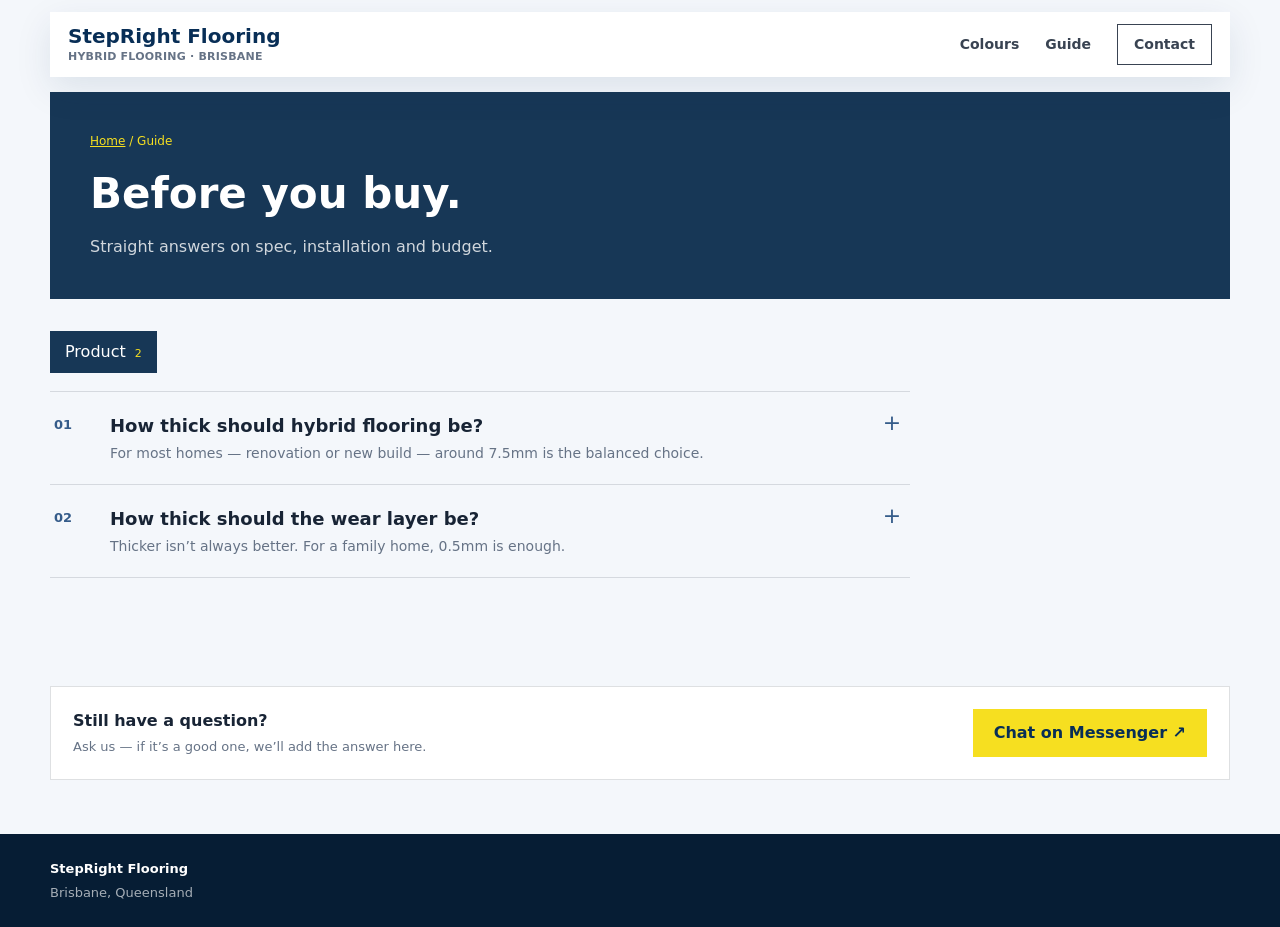
==== guide/index.html @ ef5eaf06 "Add flooring guide page and homepage guide entry" ====
<!doctype html>
<html lang="en-AU">
  <head>
    <meta charset="UTF-8" />
    <meta name="viewport" content="width=device-width, initial-scale=1.0" />
    <meta
      name="description"
      content="Straight answers before you buy hybrid flooring: how thick it should be, and how thick the wear layer should be."
    />
    <title>Hybrid Flooring Guide – Before You Buy | StepRight Flooring Brisbane</title>
    <link rel="canonical" href="https://www.steprightflooring.com.au/guide/" />
    <link rel="icon" type="image/x-icon" href="/favicon.ico?v=8d5aaec" />
    <link rel="stylesheet" href="/styles.css" />
    <script type="application/ld+json">
      {
        "@context": "https://schema.org",
        "@type": "FAQPage",
        "mainEntity": [
          {
            "@type": "Question",
            "name": "How thick should hybrid flooring be?",
            "acceptedAnswer": {
              "@type": "Answer",
              "text": "For most homes — renovation or new build — around 7.5mm is the balanced choice. Hybrid flooring comes in 5.5, 6.5, 7.5, 8, 9 and even 11mm; a bigger number isn’t automatically a better floor. Around 7.5mm is solid and stable underfoot without adding height at doorways, skirting and joins to other rooms."
            }
          },
          {
            "@type": "Question",
            "name": "How thick should the wear layer be?",
            "acceptedAnswer": {
              "@type": "Answer",
              "text": "Thicker isn’t always better. The right wear layer depends on how the room is used: 0.3mm for light use, 0.5mm for family homes including kids and pets, 0.7mm and up for commercial spaces. For a family home, 0.5mm is enough."
            }
          }
        ]
      }
    </script>
  </head>
  <body>
    <header class="site-header" data-header>
      <a class="brand" href="/" aria-label="StepRight home">
        <span>
          <strong>StepRight Flooring</strong>
          <small>Hybrid flooring · Brisbane</small>
        </span>
      </a>

      <nav class="site-nav" aria-label="Main navigation">
        <a href="/#colours">Colours</a>
        <a href="/guide/">Guide</a>
        <a class="nav-cta" href="/#contact">Contact</a>
      </nav>
    </header>

    <main id="top">
      <section class="page-hero">
        <p class="crumb"><a href="/">Home</a> / Guide</p>
        <h1>Before you buy.</h1>
        <p>Straight answers on spec, installation and budget.</p>
      </section>

      <section class="section-pad guide">
        <nav class="guide-cats" aria-label="Topics">
          <button class="guide-cat is-on" data-cat="product">Product <span>2</span></button>
        </nav>

        <div class="qlist">
          <details class="q" id="thickness" data-cat="product">
            <summary>
              <span class="q-n">01</span>
              <span class="q-body">
                <span class="q-t">How thick should hybrid flooring be?</span>
                <span class="q-s">For most homes — renovation or new build — around 7.5mm is the balanced choice.</span>
              </span>
              <span class="q-x" aria-hidden="true">+</span>
            </summary>
            <div class="q-a">
              <p>Hybrid flooring comes in 5.5, 6.5, 7.5, 8, 9 and even 11mm. Each thickness came from a different period and was made for a different job — so a bigger number isn’t automatically a better floor.</p>
              <p>For most family homes, whether you’re renovating or building new, around 7.5mm is the balanced choice: solid and stable underfoot, without adding height you then have to deal with at doorways, skirting and the joins to other rooms.</p>
              <p>That’s why it’s the one thickness we stock.</p>
            </div>
          </details>

          <details class="q" id="wear-layer" data-cat="product">
            <summary>
              <span class="q-n">02</span>
              <span class="q-body">
                <span class="q-t">How thick should the wear layer be?</span>
                <span class="q-s">Thicker isn’t always better. For a family home, 0.5mm is enough.</span>
              </span>
              <span class="q-x" aria-hidden="true">+</span>
            </summary>
            <div class="q-a">
              <p>The wear layer is the clear top layer that protects the timber look underneath. You’ll see 0.3, 0.5, 0.7mm, and even 1mm or more.</p>
              <p>Thicker isn’t automatically better. The right choice depends on what the room is used for and how hard it’s used — and you pay for every extra tenth of a millimetre.</p>
              <table class="q-table">
                <thead><tr><th>Wear layer</th><th>Made for</th></tr></thead>
                <tbody>
                  <tr><td>0.3mm</td><td>Light use, low-traffic rooms</td></tr>
                  <tr class="hl"><td>0.5mm</td><td>Family homes, including kids and pets</td></tr>
                  <tr><td>0.7mm and up</td><td>Commercial spaces with constant foot traffic</td></tr>
                </tbody>
              </table>
              <p>For a home, 0.5mm is enough. Going thicker means paying for commercial-grade wear you won’t use.</p>
            </div>
          </details>
        </div>
      </section>

      <section class="section-pad">
        <div class="guide-cta">
          <div>
            <h3>Still have a question?</h3>
            <p>Ask us — if it’s a good one, we’ll add the answer here.</p>
          </div>
          <a class="button primary" href="https://m.me/61594506577076?ref=guide" target="_blank" rel="noopener">Chat on Messenger ↗</a>
        </div>
      </section>
    </main>

    <footer class="site-footer">
      <div class="footer-brand">
        <strong>StepRight Flooring</strong>
        <p>Brisbane, Queensland</p>
      </div>
    </footer>

    <script src="/script.js"></script>
  </body>
</html>
---- styles.css ----
:root {
  color-scheme: light;
  --blue: #355c8a;
  --blue-dark: #173756;
  --blue-deep: #082e56;
  --yellow: #f6df20;
  --ink: #182435;
  --muted: #667386;
  --paper: #f4f7fb;
  --surface: #ffffff;
  --line: rgba(24, 36, 53, 0.14);
  --shadow: 0 24px 70px rgba(8, 46, 86, 0.16);
  --page: min(1180px, calc(100% - 40px));
}

* {
  box-sizing: border-box;
}

html {
  scroll-behavior: smooth;
}

section {
  scroll-margin-top: 110px;
}

body {
  margin: 0;
  background: var(--paper);
  color: var(--ink);
  font-family:
    Inter, ui-sans-serif, system-ui, -apple-system, BlinkMacSystemFont,
    "Segoe UI", Arial, sans-serif;
  line-height: 1.5;
}

img {
  display: block;
  max-width: 100%;
}

a {
  color: inherit;
  text-decoration: none;
}

button {
  font: inherit;
}

.site-header {
  position: fixed;
  top: 12px;
  left: 50%;
  z-index: 20;
  display: flex;
  align-items: center;
  justify-content: space-between;
  width: min(1180px, calc(100% - 28px));
  transform: translateX(-50%);
  padding: 12px 18px;
  background: rgba(255, 255, 255, 0.94);
  box-shadow: 0 12px 36px rgba(8, 46, 86, 0.1);
  color: var(--ink);
  backdrop-filter: blur(16px);
  transition:
    background 180ms ease,
    box-shadow 180ms ease,
    color 180ms ease,
    padding 180ms ease;
}

.site-header.scrolled {
  background: rgba(255, 255, 255, 0.96);
}

.brand {
  display: inline-flex;
  align-items: center;
  min-width: 0;
}

.brand strong,
.brand small {
  display: block;
}

.brand strong {
  color: var(--blue-deep);
  font-size: 20px;
  font-weight: 850;
  letter-spacing: 0;
  line-height: 1.05;
}

.brand small {
  margin-top: 3px;
  color: var(--muted);
  font-size: 11px;
  font-weight: 700;
  letter-spacing: 0.02em;
  line-height: 1.2;
  text-transform: uppercase;
}

.site-nav {
  display: flex;
  align-items: center;
  gap: 26px;
  font-size: 14px;
  font-weight: 800;
}

.site-nav a {
  opacity: 0.86;
}

.site-nav a:hover {
  opacity: 1;
}

.nav-cta {
  border: 1px solid currentColor;
  padding: 9px 16px;
}

.hero {
  display: grid;
  width: var(--page);
  margin: 24px auto 0;
  padding-top: 76px;
  grid-template-columns: minmax(0, 0.92fr) minmax(0, 1.08fr);
  background: transparent;
}

.hero-brand-block {
  display: grid;
  align-content: center;
  min-height: 500px;
  padding: 52px 42px;
  background:
    linear-gradient(135deg, rgba(246, 223, 32, 0.12), transparent 28%),
    var(--blue-deep);
  color: #fff;
}

.hero-product-block {
  position: relative;
  min-height: 500px;
  overflow: hidden;
  background: #fff;
}

.hero-product-block img {
  width: 100%;
  height: 100%;
  object-fit: cover;
}

.hero-image {
  transition: opacity 600ms ease;
}

.hero-image.is-fading {
  opacity: 0.18;
}

.hero-product-block::after {
  position: absolute;
  inset: 0;
  background: linear-gradient(0deg, rgba(8, 46, 86, 0.32), transparent 48%);
  content: "";
}

.hero-scene-controls {
  position: absolute;
  inset: 0;
  z-index: 2;
  pointer-events: none;
}

.scene-bar {
  position: absolute;
  top: 16px;
  right: 18px;
  left: auto;
  bottom: auto;
  display: flex;
  align-items: center;
  justify-content: flex-end;
  gap: 8px;
  padding: 0;
  background: none;
  color: #fff;
  text-align: right;
  text-shadow: 0 1px 3px rgba(0, 0, 0, 0.55), 0 0 12px rgba(0, 0, 0, 0.35);
  white-space: nowrap;
}

.scene-name {
  font-size: 17px;
  font-weight: 800;
}

.scene-code {
  font-size: 12px;
  opacity: 0.8;
}

.scene-rendered {
  font-size: 11px;
  opacity: 0.65;
}

.hero-scene-arrow {
  border: 0;
  cursor: pointer;
}

.hero-scene-arrow {
  position: absolute;
  top: 50%;
  display: grid;
  width: 36px;
  height: 36px;
  place-items: center;
  border-radius: 50%;
  background: rgba(255, 255, 255, 0.55);
  backdrop-filter: blur(4px);
  color: var(--blue-deep);
  font-size: 26px;
  line-height: 1;
  opacity: 0.75;
  pointer-events: auto;
  transform: translateY(-50%);
}

.hero-product-block:hover .hero-scene-arrow {
  opacity: 1;
}

.hero-scene-arrow.previous {
  left: 16px;
}

.hero-scene-arrow.next {
  right: 16px;
}

.eyebrow,
.section-kicker {
  color: var(--yellow);
  font-size: 12px;
  font-weight: 950;
  letter-spacing: 0;
  text-transform: uppercase;
}

h1,
h2,
h3,
p {
  margin-top: 0;
}

.hero h1 {
  max-width: 720px;
  margin-bottom: 0;
  font-size: clamp(34px, 4.2vw, 50px);
  line-height: 1.08;
}

.hero-line {
  margin: 28px 0 0;
  color: var(--yellow);
  font-size: 16px;
  font-weight: 800;
}

.hero-copy {
  max-width: 40ch;
  margin-top: 18px;
  color: rgba(255, 255, 255, 0.82);
  font-size: 17px;
  line-height: 1.65;
}

.hero-points {
  display: grid;
  max-width: 440px;
  grid-template-columns: 1fr 1fr;
  gap: 14px 22px;
  margin: 24px 0 0;
  padding: 0;
  list-style: none;
}

.hero-points li {
  border-left: 2px solid var(--yellow);
  padding-left: 10px;
}

.hero-points strong {
  display: block;
  color: #fff;
  font-size: 14px;
}

.hero-points span {
  display: block;
  color: rgba(255, 255, 255, 0.7);
  font-size: 12px;
}

.button {
  display: inline-flex;
  min-height: 48px;
  align-items: center;
  justify-content: center;
  border: 1px solid transparent;
  padding: 0 20px;
  font-weight: 900;
}

.button.primary {
  background: var(--yellow);
  color: var(--blue-deep);
}

.button.primary:hover {
  background: #fff36c;
}

.button.secondary {
  border-color: rgba(255, 255, 255, 0.74);
  color: #fff;
}

.button.secondary:hover {
  background: rgba(255, 255, 255, 0.12);
}

.section-pad {
  width: var(--page);
  margin: 0 auto;
  padding: 54px 0;
}

.intro {
  margin-top: 0;
  background: transparent;
}

.intro h2,
.section-heading h2,
#how-to-buy h2,
#why-this-spec h2,
.contact h2 {
  margin-bottom: 18px;
  font-size: 36px;
  line-height: 1.08;
  letter-spacing: 0;
}

.intro > p,
.section-heading > p,
.contact > div > p:not(.contact-email):not(.trade-line) {
  max-width: 820px;
  color: var(--muted);
  font-size: 16px;
  line-height: 1.7;
}

.intro .section-kicker,
.colours .section-kicker,
.contact .section-kicker {
  color: var(--blue);
}

.colour-card h3 {
  margin: 16px 0 8px;
  font-size: 20px;
  line-height: 1.25;
}

.colour-card p {
  color: var(--muted);
  font-size: 15px;
}

.section-heading {
  display: flex;
  align-items: end;
  justify-content: space-between;
  gap: 24px;
  margin-bottom: 22px;
}

.section-heading > p {
  max-width: 440px;
}

.colours {
  background: transparent;
}

.thinking-band {
  margin: 20px 0 0;
  background: var(--blue-dark);
  color: #fff;
}

.tb-inner {
  padding: 32px 32px;
}

.tb-title {
  margin: 0;
  color: #fff;
  font-size: 22px;
  font-weight: 800;
}

.tb-sub {
  max-width: none;
  margin: 8px 0 0;
  color: rgba(255, 255, 255, 0.72);
  font-size: 14px;
}

.tb-grid {
  display: grid;
  grid-template-columns: repeat(3, 1fr);
  gap: 12px;
  margin-top: 22px;
}

.tb-item {
  display: flex;
  flex-direction: column;
  padding-top: 16px;
  border-top: 2px solid var(--yellow);
}

.tb-num {
  font-size: 38px;
  font-weight: 800;
  line-height: 1;
}

.tb-num small {
  margin-left: 3px;
  color: rgba(255, 255, 255, 0.7);
  font-size: 15px;
}

.tb-label {
  margin-top: 6px;
  color: rgba(255, 255, 255, 0.6);
  font-size: 11px;
  letter-spacing: 0.06em;
  text-transform: uppercase;
}

.tb-b {
  margin-top: 8px;
  font-size: 14px;
  font-weight: 600;
}

.tb-all {
  display: inline-block;
  margin-top: 24px;
  border-bottom: 1px solid var(--yellow);
  padding-bottom: 2px;
  color: #fff;
  font-size: 14px;
  font-weight: 700;
}

.spec-inline {
  display: flex;
  flex-wrap: wrap;
  gap: 12px 28px;
  margin: 0 0 24px;
  padding: 16px 0;
  border-top: 1px solid var(--line);
  border-bottom: 1px solid var(--line);
  color: var(--muted);
  font-size: 14px;
}

.spec-inline strong {
  color: var(--blue-deep);
}

.colour-grid {
  display: grid;
  grid-template-columns: repeat(3, minmax(0, 1fr));
  gap: 16px;
}

.colour-card {
  display: flex;
  flex-direction: column;
  min-width: 0;
  border: 1px solid var(--line);
  background: #fff;
  padding: 10px 10px 18px;
}

.swatch-button {
  display: block;
  width: 100%;
  padding: 0;
  border: 0;
  background: none;
  color: inherit;
  cursor: zoom-in;
}

.swatch-button:focus-visible {
  outline: 3px solid var(--blue);
  outline-offset: 2px;
}

.swatch {
  display: block;
  width: 100%;
  height: 195px;
  border: 1px solid rgba(24, 36, 53, 0.08);
  background: #f3f0ea;
  object-fit: cover;
  object-position: center;
}

.colour-card h3 {
  margin: 16px 6px 6px;
  font-size: 17px;
}

.colour-name {
  margin: 0 6px;
  color: var(--muted);
  font-size: 13px;
  font-weight: 600;
  line-height: 1.3;
}

.card-foot {
  display: flex;
  align-items: flex-end;
  justify-content: space-between;
  gap: 12px;
  flex-wrap: wrap;
  margin: 16px 6px 0;
}

.card-foot h3 {
  margin: 0 0 6px;
}

.card-foot .colour-name {
  margin: 0;
}

.card-foot .view-room {
  margin: 0 0 0 auto;
  white-space: nowrap;
  color: var(--blue);
  font-size: 12px;
  font-weight: 700;
}

.card-foot .view-room:hover {
  text-decoration: underline;
}

.scene-link {
  border: 0;
  background: none;
  cursor: pointer;
  padding: 0;
}

.fine {
  margin: 14px 0 0;
  color: var(--muted);
  font-size: 12px;
}

.steps {
  display: grid;
  grid-template-columns: repeat(3, minmax(0, 1fr));
  gap: 16px;
  margin-top: 20px;
}

.step {
  border: 1px solid var(--line);
  background: #fff;
  padding: 24px;
}

.step-label {
  color: var(--blue);
  font-size: 11px;
  font-weight: 900;
  letter-spacing: 0.08em;
}

.step h3 {
  margin: 16px 0 8px;
  font-size: 20px;
  line-height: 1.25;
}

.step p {
  margin-bottom: 0;
  color: var(--muted);
  font-size: 15px;
}

.contact {
  display: grid;
  grid-template-columns: minmax(0, 1fr) minmax(320px, 480px);
  gap: clamp(28px, 5vw, 64px);
  align-items: start;
  background: transparent;
}

.contact-actions {
  display: flex;
  flex-wrap: wrap;
  gap: 12px;
  margin-top: 28px;
}

.contact-actions .button {
  min-height: 48px;
  padding-right: 20px;
  padding-left: 20px;
}

.contact-email {
  margin-top: 12px;
  color: #64758a;
  font-size: 14px;
  overflow-wrap: anywhere;
}

.contact-email a {
  color: var(--blue);
  font-weight: 700;
  text-decoration: underline;
  text-underline-offset: 3px;
}

.trade-line {
  margin-top: 24px;
  border-top: 1px solid var(--line);
  padding-top: 18px;
  color: #64758a;
  font-size: 13px;
}

.dealer-panel {
  display: block;
  border: 1px solid rgba(24, 36, 53, 0.1);
  border-top: 4px solid var(--blue-deep);
  background: #fff;
  padding: clamp(22px, 3vw, 28px);
}

.dealer-label {
  display: block;
  margin-bottom: 10px;
  color: rgba(82, 102, 125, 0.82);
  font-size: 11px;
  font-weight: 800;
  text-transform: uppercase;
}

.dealer-panel h3 {
  margin-bottom: 12px;
  font-size: 25px;
  line-height: 1.2;
}

.dealer-panel p {
  margin-bottom: 9px;
  color: #64758a;
  font-size: 15px;
  font-weight: 560;
  line-height: 1.5;
}

.location {
  color: var(--blue-deep);
  font-weight: 700;
}

.dealer-map {
  color: var(--blue-deep);
  text-decoration-color: rgba(8, 46, 86, 0.28);
  text-underline-offset: 4px;
}

.dealer-map:hover {
  color: var(--blue);
  text-decoration-color: rgba(53, 92, 138, 0.65);
}

.lightbox {
  position: fixed;
  inset: 0;
  z-index: 60;
  display: flex;
  align-items: center;
  justify-content: center;
  padding: 24px;
  background: rgba(6, 29, 52, 0.88);
}

.lightbox[hidden] {
  display: none;
}

.lightbox-image {
  width: auto;
  max-width: min(1000px, 100%);
  height: auto;
  max-height: 86vh;
  object-fit: contain;
  background: #f3f0ea;
}

.lightbox-close {
  position: absolute;
  top: 18px;
  right: 18px;
  width: 46px;
  height: 46px;
  border: 1px solid rgba(255, 255, 255, 0.7);
  background: rgba(8, 46, 86, 0.6);
  color: #fff;
  font-size: 26px;
  line-height: 1;
  cursor: pointer;
}

.lightbox-close:hover {
  background: rgba(8, 46, 86, 0.9);
}


.site-footer {
  display: flex;
  flex-wrap: wrap;
  align-items: center;
  justify-content: flex-start;
  gap: 18px;
  padding: 25px max(20px, calc((100% - 1180px) / 2));
  background: #061d34;
  color: #fff;
  font-size: 13px;
}

.site-footer p {
  margin: 4px 0 0;
  color: rgba(255, 255, 255, 0.64);
}

.site-footer a {
  color: var(--yellow);
  font-weight: 850;
}

.page-hero {
  width: var(--page);
  margin: 92px auto 0;
  background: var(--blue-dark);
  color: #fff;
  padding: 40px;
}

.page-hero .crumb {
  margin: 0 0 12px;
  color: var(--yellow);
  font-size: 12px;
}

.page-hero .crumb a {
  text-decoration: underline;
}

.page-hero h1 {
  margin: 0;
  font-size: clamp(28px, 3.6vw, 42px);
  font-weight: 800;
}

.page-hero p {
  margin: 10px 0 0;
  color: rgba(255, 255, 255, 0.8);
}

.guide {
  padding-top: 32px;
}

.guide-cats {
  display: flex;
  flex-wrap: wrap;
  gap: 8px;
  margin-bottom: 18px;
}

.guide-cat {
  border: 1px solid var(--line);
  background: var(--surface);
  color: var(--ink);
  cursor: pointer;
  font: 600 13px inherit;
  padding: 8px 14px;
}

.guide-cat span {
  margin-left: 4px;
  color: var(--muted);
  font-size: 11px;
}

.guide-cat.is-on {
  border-color: var(--blue-dark);
  background: var(--blue-dark);
  color: #fff;
}

.guide-cat.is-on span {
  color: var(--yellow);
}

.qlist {
  max-width: 860px;
  border-top: 1px solid var(--line);
}

.q {
  border-bottom: 1px solid var(--line);
}

.q[open] {
  background: var(--surface);
}

.q summary {
  display: grid;
  grid-template-columns: 44px 1fr 28px;
  gap: 12px;
  align-items: start;
  padding: 20px 4px;
  cursor: pointer;
  list-style: none;
}

.q summary::-webkit-details-marker {
  display: none;
}

.q-n {
  padding-top: 3px;
  color: var(--blue);
  font-size: 13px;
  font-variant-numeric: tabular-nums;
  font-weight: 800;
}

.q-t {
  display: block;
  font-size: 18px;
  font-weight: 700;
}

.q-s {
  display: block;
  margin-top: 4px;
  color: var(--muted);
  font-size: 14px;
}

.q-x {
  color: var(--blue);
  font-size: 22px;
  line-height: 1;
  text-align: center;
  transition: transform 0.2s;
}

.q[open] .q-x {
  transform: rotate(45deg);
}

.q-a {
  padding: 0 44px 22px 60px;
  font-size: 15px;
}

.q-a p {
  max-width: 68ch;
  margin: 0 0 12px;
  line-height: 1.6;
}

.q-table {
  min-width: 320px;
  margin: 4px 0 14px;
  border-collapse: collapse;
  font-size: 14px;
}

.q-table th {
  padding: 6px 16px 6px 0;
  border-bottom: 1px solid var(--line);
  color: var(--muted);
  font-size: 11px;
  letter-spacing: 0.06em;
  text-align: left;
  text-transform: uppercase;
}

.q-table td {
  padding: 8px 16px 8px 0;
  border-bottom: 1px solid var(--line);
}

.q-table tr.hl td {
  color: var(--blue-deep);
  font-weight: 700;
}

.q.flash {
  outline: 2px solid var(--yellow);
  outline-offset: -2px;
}

.guide-cta {
  display: flex;
  flex-wrap: wrap;
  align-items: center;
  justify-content: space-between;
  gap: 16px;
  border: 1px solid var(--line);
  background: var(--surface);
  padding: 22px;
}

.guide-cta h3 {
  margin: 0 0 4px;
  font-size: 16px;
}

.guide-cta p {
  margin: 0;
  color: var(--muted);
  font-size: 13px;
}

@media (max-width: 1080px) {
  .hero {
    grid-template-columns: 1fr;
    min-height: auto;
  }

  .hero-brand-block,
  .hero-product-block {
    min-height: auto;
  }

  .hero-brand-block {
    padding-top: 72px;
    padding-bottom: 54px;
  }

  .hero-product-block {
    min-height: 420px;
  }

  .swatch {
    height: 160px;
  }
}

@media (max-width: 900px) {
  .section-heading,
  .contact {
    grid-template-columns: 1fr;
  }

  .colour-grid {
    grid-template-columns: repeat(2, minmax(0, 1fr));
    gap: 12px;
  }

  .steps {
    grid-template-columns: 1fr;
  }

  .tb-grid {
    grid-template-columns: 1fr;
    gap: 22px;
  }

  .tb-inner {
    padding: 26px 20px;
  }

  .tb-num {
    font-size: 34px;
  }

  .tb-title {
    font-size: 20px;
  }

  .section-heading {
    display: grid;
    align-items: start;
  }
}

@media (max-width: 640px) {
  :root {
    --page: calc(100% - 28px);
  }

  section {
    scroll-margin-top: 76px;
  }

  .site-header {
    top: 8px;
    width: calc(100% - 24px);
    padding: 10px 12px;
  }

  .brand strong {
    font-size: 18px;
  }

  .brand small {
    font-size: 10px;
  }

  .site-nav a[href="#colours"] {
    display: none;
  }

  .site-nav a[href="/#colours"] {
    display: none;
  }

  .site-nav a[href="/guide/"] {
    display: none;
  }

  .hero {
    margin-top: 6px;
    padding-top: 62px;
  }

  .hero-brand-block {
    padding: 28px 18px 24px;
  }

  .hero-line {
    margin-top: 28px;
    font-size: 16px;
  }

  .hero-copy {
    font-size: 15px;
    line-height: 1.5;
  }

  .button {
    min-height: 46px;
    padding: 0 16px;
  }

  .hero-product-block {
    display: grid;
    min-height: 0;
  }

  .hero-product-block::after {
    display: none;
  }

  .hero-product-block img {
    height: 228px;
    object-position: center;
  }

  .section-pad {
    padding: 36px 0;
  }

  .section-heading {
    gap: 10px;
    margin-bottom: 18px;
  }

  .intro h2,
  .section-heading h2,
  #how-to-buy h2,
  #why-this-spec h2,
  .contact h2 {
    font-size: 29px;
    line-height: 1.12;
  }

  .intro > p,
  .section-heading > p,
  .contact > div > p:not(.contact-email):not(.trade-line) {
    font-size: 15.5px;
    line-height: 1.62;
  }

  .spec-inline {
    gap: 8px 14px;
    padding: 12px 0;
    font-size: 12px;
  }

  .colour-grid {
    gap: 10px;
  }

  .colour-card {
    min-height: 0;
    padding: 8px 8px 14px;
  }

  .colour-card h3 {
    font-size: 17px;
    margin-left: 2px;
  }

  .colour-name {
    margin-right: 2px;
    margin-left: 2px;
  }

  .card-foot {
    align-items: flex-start;
    flex-wrap: wrap;
  }

  .card-foot .view-room {
    margin-top: 6px;
  }

  .swatch {
    height: 140px;
  }

  .fine {
    line-height: 1.6;
  }

  .contact {
    gap: 24px;
  }

  .dealer-panel {
    padding: 22px;
  }

  .contact-actions {
    display: grid;
  }

  .site-footer {
    display: grid;
    padding: 25px 20px;
  }

  .page-hero {
    margin-top: 76px;
    padding: 28px 22px;
  }

  .q summary {
    grid-template-columns: 32px 1fr 24px;
  }

  .q-t {
    font-size: 16px;
  }

  .q-a {
    padding: 0 12px 20px 48px;
  }

  .q-table {
    width: 100%;
    min-width: 0;
  }
}
@media (max-width: 360px) {
  :root {
    --page: calc(100% - 24px);
  }

  .hero-brand-block {
    padding: 30px 18px 28px;
  }

  .hero-product-block img {
    height: 230px;
  }

  .colour-grid {
    grid-template-columns: 1fr;
  }
}
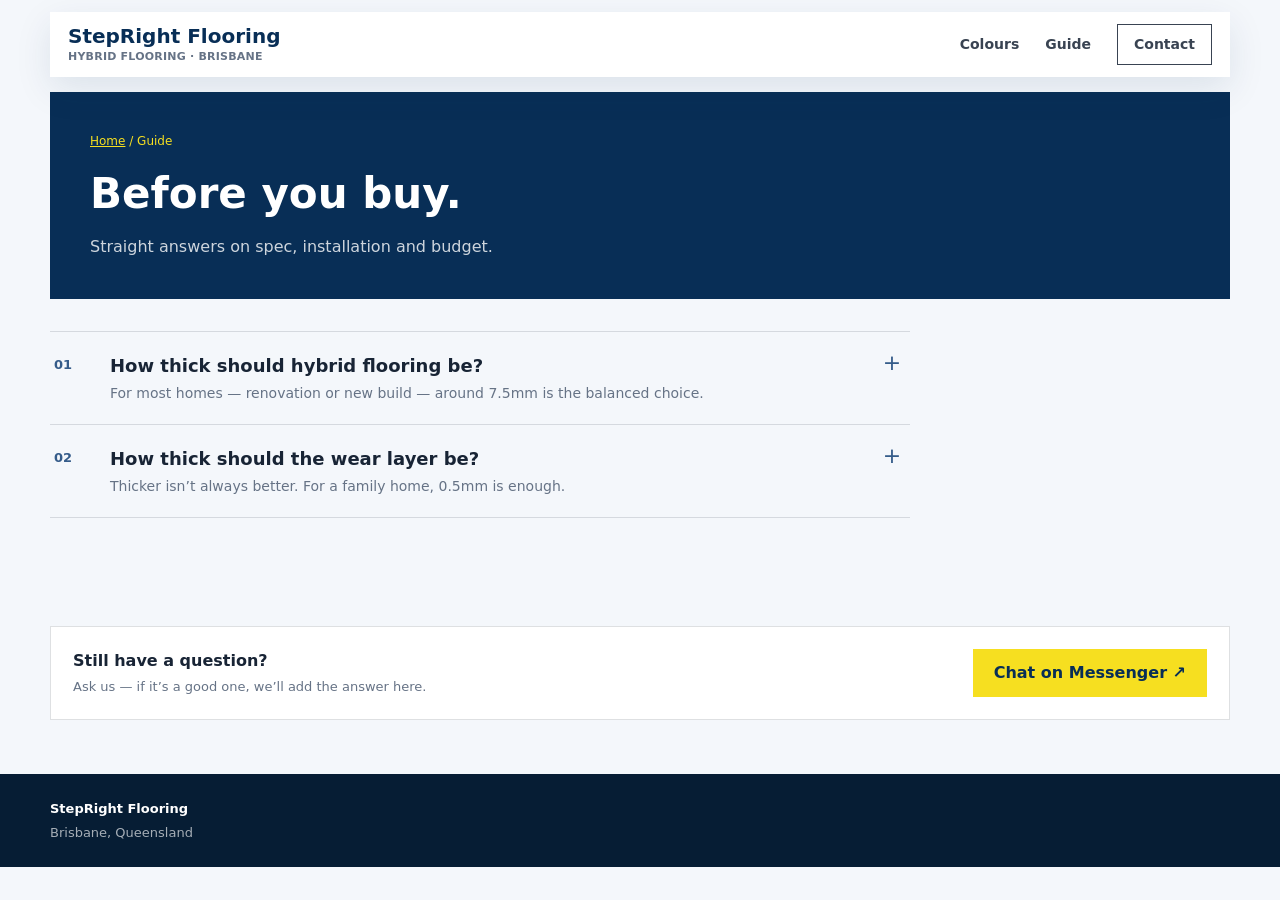
==== commit b701e82f: "Hide unused guide category bar" ====
--- a/guide/index.html
+++ b/guide/index.html
@@ -60,10 +60,6 @@
       </section>
 
       <section class="section-pad guide">
-        <nav class="guide-cats" aria-label="Topics">
-          <button class="guide-cat is-on" data-cat="product">Product <span>2</span></button>
-        </nav>
-
         <div class="qlist">
           <details class="q" id="thickness" data-cat="product">
             <summary>
--- a/styles.css
+++ b/styles.css
@@ -89,7 +89,7 @@
 .brand strong {
   color: var(--blue-deep);
   font-size: 20px;
-  font-weight: 850;
+  font-weight: 800;
   letter-spacing: 0;
   line-height: 1.05;
 }
@@ -252,7 +252,7 @@
 .section-kicker {
   color: var(--yellow);
   font-size: 12px;
-  font-weight: 950;
+  font-weight: 600;
   letter-spacing: 0;
   text-transform: uppercase;
 }
@@ -320,7 +320,7 @@
   justify-content: center;
   border: 1px solid transparent;
   padding: 0 20px;
-  font-weight: 900;
+  font-weight: 700;
 }
 
 .button.primary {
@@ -407,7 +407,7 @@
 
 .thinking-band {
   margin: 20px 0 0;
-  background: var(--blue-dark);
+  background: #082e56;
   color: #fff;
 }
 
@@ -606,7 +606,7 @@
 .step-label {
   color: var(--blue);
   font-size: 11px;
-  font-weight: 900;
+  font-weight: 700;
   letter-spacing: 0.08em;
 }
 
@@ -678,7 +678,7 @@
   margin-bottom: 10px;
   color: rgba(82, 102, 125, 0.82);
   font-size: 11px;
-  font-weight: 800;
+  font-weight: 700;
   text-transform: uppercase;
 }
 
@@ -692,12 +692,14 @@
   margin-bottom: 9px;
   color: #64758a;
   font-size: 15px;
-  font-weight: 560;
+  font-weight: 400;
   line-height: 1.5;
 }
 
-.location {
-  color: var(--blue-deep);
+.dealer-panel .location {
+  margin: 6px 0 8px;
+  color: var(--ink);
+  font-size: 18px;
   font-weight: 700;
 }
 
@@ -774,13 +776,13 @@
 
 .site-footer a {
   color: var(--yellow);
-  font-weight: 850;
+  font-weight: 800;
 }
 
 .page-hero {
   width: var(--page);
   margin: 92px auto 0;
-  background: var(--blue-dark);
+  background: #082e56;
   color: #fff;
   padding: 40px;
 }
@@ -822,7 +824,9 @@
   background: var(--surface);
   color: var(--ink);
   cursor: pointer;
-  font: 600 13px inherit;
+  font-family: inherit;
+  font-size: 13px;
+  font-weight: 600;
   padding: 8px 14px;
 }
 
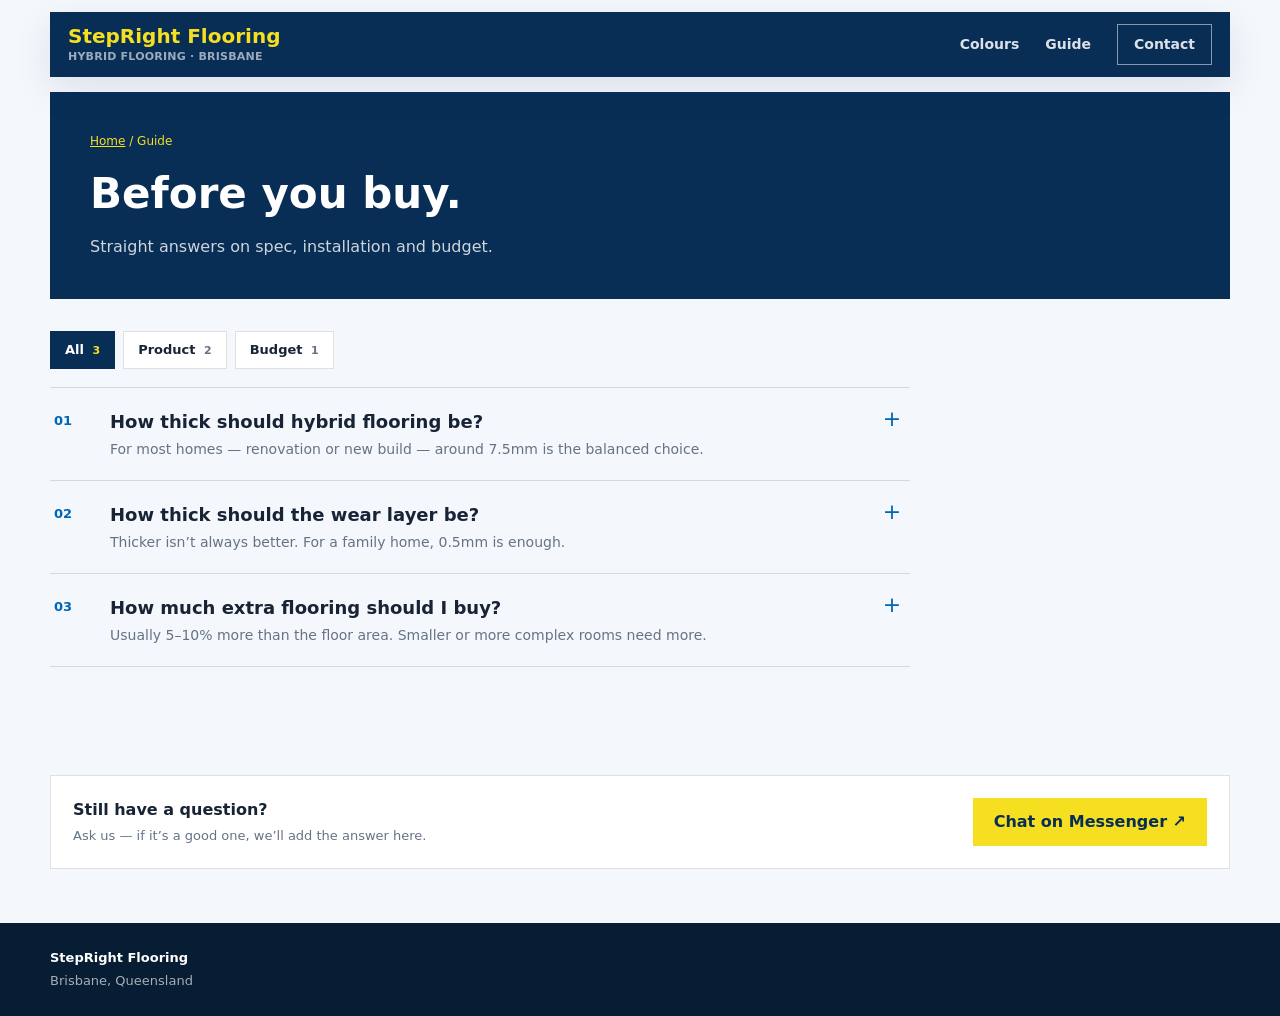
==== commit 8905f580: "Add budget flooring guide question" ====
--- a/guide/index.html
+++ b/guide/index.html
@@ -5,7 +5,7 @@
     <meta name="viewport" content="width=device-width, initial-scale=1.0" />
     <meta
       name="description"
-      content="Straight answers before you buy hybrid flooring: how thick it should be, and how thick the wear layer should be."
+      content="Straight answers before you buy hybrid flooring: thickness, wear layer, and how much extra to allow for wastage."
     />
     <title>Hybrid Flooring Guide – Before You Buy | StepRight Flooring Brisbane</title>
     <link rel="canonical" href="https://www.steprightflooring.com.au/guide/" />
@@ -30,6 +30,14 @@
             "acceptedAnswer": {
               "@type": "Answer",
               "text": "Thicker isn’t always better. The right wear layer depends on how the room is used: 0.3mm for light use, 0.5mm for family homes including kids and pets, 0.7mm and up for commercial spaces. For a family home, 0.5mm is enough."
+            }
+          },
+          {
+            "@type": "Question",
+            "name": "How much extra flooring should I buy?",
+            "acceptedAnswer": {
+              "@type": "Answer",
+              "text": "Usually 5–10% more than the floor area to allow for cutting waste. Large, simple rooms need about 5%; smaller rooms, hallways and spaces with many corners need 8–10%; patterns such as herringbone or chevron need more than 10%. Round up to full boxes (1.7457 m² per box)."
             }
           }
         ]
@@ -60,6 +68,12 @@
       </section>
 
       <section class="section-pad guide">
+        <nav class="guide-cats" aria-label="Topics">
+          <button class="guide-cat is-on" data-cat="all">All <span>3</span></button>
+          <button class="guide-cat" data-cat="product">Product <span>2</span></button>
+          <button class="guide-cat" data-cat="budget">Budget <span>1</span></button>
+        </nav>
+
         <div class="qlist">
           <details class="q" id="thickness" data-cat="product">
             <summary>
@@ -100,6 +114,31 @@
               <p>For a home, 0.5mm is enough. Going thicker means paying for commercial-grade wear you won’t use.</p>
             </div>
           </details>
+
+          <details class="q" id="wastage" data-cat="budget">
+            <summary>
+              <span class="q-n"></span>
+              <span class="q-body">
+                <span class="q-t">How much extra flooring should I buy?</span>
+                <span class="q-s">Usually 5–10% more than the floor area. Smaller or more complex rooms need more.</span>
+              </span>
+              <span class="q-x" aria-hidden="true">+</span>
+            </summary>
+            <div class="q-a">
+              <p>You always need a little more flooring than the area you’re covering. Boards are cut to fit walls, doorways and corners, and not every offcut can be used again. This is called wastage.</p>
+              <p>For most jobs, wastage sits between 5% and 10%. Where you land depends on the space:</p>
+              <table class="q-table">
+                <thead><tr><th>The space</th><th>Allow for</th></tr></thead>
+                <tbody>
+                  <tr><td>Large, simple rectangular rooms</td><td>About 5%</td></tr>
+                  <tr class="hl"><td>Smaller rooms, hallways, lots of corners and doorways</td><td>8–10%</td></tr>
+                  <tr><td>Patterns such as herringbone or chevron</td><td>More than 10%</td></tr>
+                </tbody>
+              </table>
+              <p>Example: a 30 m² room + 8% = 32.4 m². At 1.7457 m² per box, that’s 18.6 boxes — so you’d order 19.</p>
+              <p>Not sure? Send us a floor plan — a photo of a hand sketch with measurements is fine — and we’ll work out the boxes for you.</p>
+            </div>
+          </details>
         </div>
       </section>
 
--- a/styles.css
+++ b/styles.css
@@ -1,15 +1,15 @@
 :root {
   color-scheme: light;
-  --blue: #355c8a;
-  --blue-dark: #173756;
-  --blue-deep: #082e56;
+  --navy: #082e56;
+  --navy-deep: #061d34;
   --yellow: #f6df20;
+  --link: #0066b7;
   --ink: #182435;
   --muted: #667386;
   --paper: #f4f7fb;
   --surface: #ffffff;
   --line: rgba(24, 36, 53, 0.14);
-  --shadow: 0 24px 70px rgba(8, 46, 86, 0.16);
+  --shadow: 0 24px 70px color-mix(in srgb, var(--navy) 16%, transparent);
   --page: min(1180px, calc(100% - 40px));
 }
 
@@ -60,9 +60,9 @@
   width: min(1180px, calc(100% - 28px));
   transform: translateX(-50%);
   padding: 12px 18px;
-  background: rgba(255, 255, 255, 0.94);
-  box-shadow: 0 12px 36px rgba(8, 46, 86, 0.1);
-  color: var(--ink);
+  background: var(--navy);
+  box-shadow: 0 12px 36px color-mix(in srgb, var(--navy) 10%, transparent);
+  color: #fff;
   backdrop-filter: blur(16px);
   transition:
     background 180ms ease,
@@ -72,7 +72,7 @@
 }
 
 .site-header.scrolled {
-  background: rgba(255, 255, 255, 0.96);
+  background: var(--navy);
 }
 
 .brand {
@@ -87,7 +87,7 @@
 }
 
 .brand strong {
-  color: var(--blue-deep);
+  color: var(--yellow);
   font-size: 20px;
   font-weight: 800;
   letter-spacing: 0;
@@ -96,7 +96,7 @@
 
 .brand small {
   margin-top: 3px;
-  color: var(--muted);
+  color: rgba(255, 255, 255, 0.6);
   font-size: 11px;
   font-weight: 700;
   letter-spacing: 0.02em;
@@ -113,6 +113,7 @@
 }
 
 .site-nav a {
+  color: #fff;
   opacity: 0.86;
 }
 
@@ -121,8 +122,15 @@
 }
 
 .nav-cta {
-  border: 1px solid currentColor;
+  border: 1px solid rgba(255, 255, 255, 0.6);
+  background: transparent;
+  color: #fff;
   padding: 9px 16px;
+}
+
+.nav-cta:hover {
+  border-color: var(--yellow);
+  color: var(--yellow);
 }
 
 .hero {
@@ -139,9 +147,7 @@
   align-content: center;
   min-height: 500px;
   padding: 52px 42px;
-  background:
-    linear-gradient(135deg, rgba(246, 223, 32, 0.12), transparent 28%),
-    var(--blue-deep);
+  background: var(--navy);
   color: #fff;
 }
 
@@ -169,7 +175,7 @@
 .hero-product-block::after {
   position: absolute;
   inset: 0;
-  background: linear-gradient(0deg, rgba(8, 46, 86, 0.32), transparent 48%);
+  background: linear-gradient(0deg, color-mix(in srgb, var(--navy) 32%, transparent), transparent 48%);
   content: "";
 }
 
@@ -228,7 +234,7 @@
   border-radius: 50%;
   background: rgba(255, 255, 255, 0.55);
   backdrop-filter: blur(4px);
-  color: var(--blue-deep);
+  color: var(--navy);
   font-size: 26px;
   line-height: 1;
   opacity: 0.75;
@@ -325,11 +331,11 @@
 
 .button.primary {
   background: var(--yellow);
-  color: var(--blue-deep);
+  color: var(--navy);
 }
 
 .button.primary:hover {
-  background: #fff36c;
+  background: var(--yellow);
 }
 
 .button.secondary {
@@ -375,7 +381,7 @@
 .intro .section-kicker,
 .colours .section-kicker,
 .contact .section-kicker {
-  color: var(--blue);
+  color: var(--link);
 }
 
 .colour-card h3 {
@@ -407,7 +413,7 @@
 
 .thinking-band {
   margin: 20px 0 0;
-  background: #082e56;
+  background: var(--navy);
   color: #fff;
 }
 
@@ -492,7 +498,7 @@
 }
 
 .spec-inline strong {
-  color: var(--blue-deep);
+  color: var(--navy);
 }
 
 .colour-grid {
@@ -521,7 +527,7 @@
 }
 
 .swatch-button:focus-visible {
-  outline: 3px solid var(--blue);
+  outline: 3px solid var(--link);
   outline-offset: 2px;
 }
 
@@ -568,7 +574,7 @@
 .card-foot .view-room {
   margin: 0 0 0 auto;
   white-space: nowrap;
-  color: var(--blue);
+  color: var(--link);
   font-size: 12px;
   font-weight: 700;
 }
@@ -604,7 +610,7 @@
 }
 
 .step-label {
-  color: var(--blue);
+  color: var(--link);
   font-size: 11px;
   font-weight: 700;
   letter-spacing: 0.08em;
@@ -651,7 +657,7 @@
 }
 
 .contact-email a {
-  color: var(--blue);
+  color: var(--link);
   font-weight: 700;
   text-decoration: underline;
   text-underline-offset: 3px;
@@ -668,7 +674,7 @@
 .dealer-panel {
   display: block;
   border: 1px solid rgba(24, 36, 53, 0.1);
-  border-top: 4px solid var(--blue-deep);
+  border-top: 4px solid var(--navy);
   background: #fff;
   padding: clamp(22px, 3vw, 28px);
 }
@@ -704,13 +710,13 @@
 }
 
 .dealer-map {
-  color: var(--blue-deep);
-  text-decoration-color: rgba(8, 46, 86, 0.28);
+  color: var(--link);
+  text-decoration-color: color-mix(in srgb, var(--navy) 28%, transparent);
   text-underline-offset: 4px;
 }
 
 .dealer-map:hover {
-  color: var(--blue);
+  color: var(--link);
   text-decoration-color: rgba(53, 92, 138, 0.65);
 }
 
@@ -722,7 +728,7 @@
   align-items: center;
   justify-content: center;
   padding: 24px;
-  background: rgba(6, 29, 52, 0.88);
+  background: color-mix(in srgb, var(--navy-deep) 88%, transparent);
 }
 
 .lightbox[hidden] {
@@ -745,7 +751,7 @@
   width: 46px;
   height: 46px;
   border: 1px solid rgba(255, 255, 255, 0.7);
-  background: rgba(8, 46, 86, 0.6);
+  background: color-mix(in srgb, var(--navy) 60%, transparent);
   color: #fff;
   font-size: 26px;
   line-height: 1;
@@ -753,7 +759,7 @@
 }
 
 .lightbox-close:hover {
-  background: rgba(8, 46, 86, 0.9);
+  background: color-mix(in srgb, var(--navy) 90%, transparent);
 }
 
 
@@ -764,7 +770,7 @@
   justify-content: flex-start;
   gap: 18px;
   padding: 25px max(20px, calc((100% - 1180px) / 2));
-  background: #061d34;
+  background: var(--navy-deep);
   color: #fff;
   font-size: 13px;
 }
@@ -782,7 +788,7 @@
 .page-hero {
   width: var(--page);
   margin: 92px auto 0;
-  background: #082e56;
+  background: var(--navy);
   color: #fff;
   padding: 40px;
 }
@@ -837,8 +843,8 @@
 }
 
 .guide-cat.is-on {
-  border-color: var(--blue-dark);
-  background: var(--blue-dark);
+  border-color: var(--navy);
+  background: var(--navy);
   color: #fff;
 }
 
@@ -875,7 +881,7 @@
 
 .q-n {
   padding-top: 3px;
-  color: var(--blue);
+  color: var(--link);
   font-size: 13px;
   font-variant-numeric: tabular-nums;
   font-weight: 800;
@@ -895,7 +901,7 @@
 }
 
 .q-x {
-  color: var(--blue);
+  color: var(--link);
   font-size: 22px;
   line-height: 1;
   text-align: center;
@@ -940,7 +946,7 @@
 }
 
 .q-table tr.hl td {
-  color: var(--blue-deep);
+  color: var(--navy);
   font-weight: 700;
 }
 
